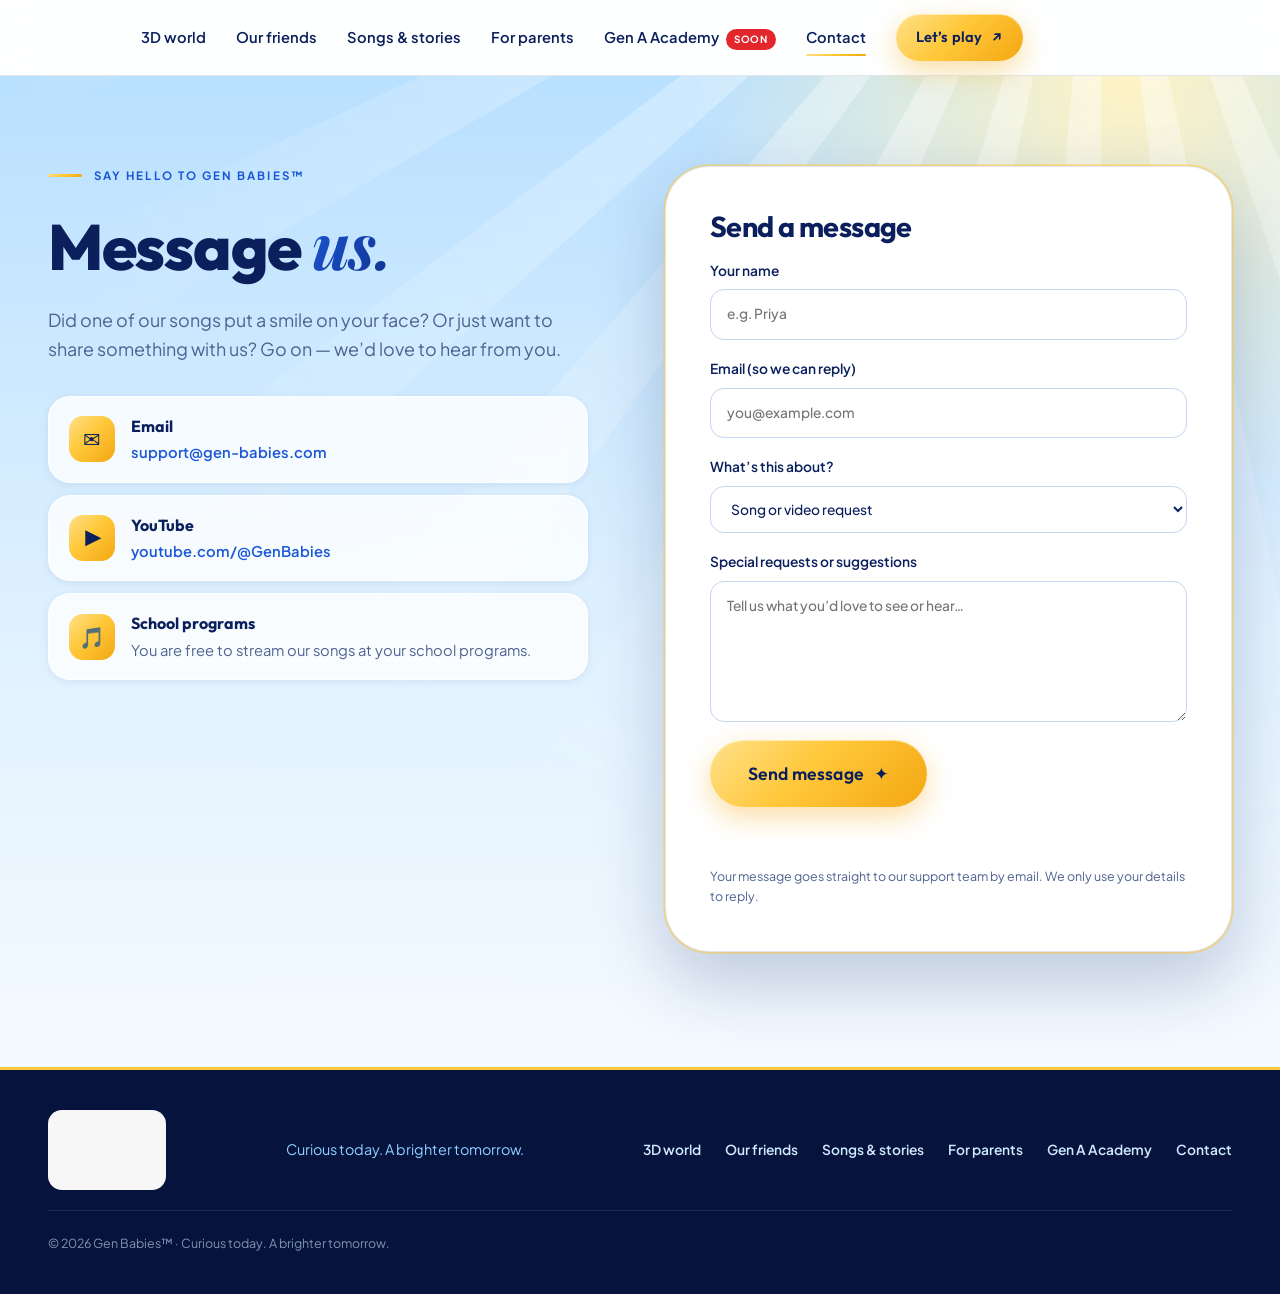
==== contact.html @ f79546fd "Add files via upload" ====
<!DOCTYPE html>
<html lang="en">
<head>
  <meta charset="UTF-8">
  <meta name="viewport" content="width=device-width, initial-scale=1">
  <title>Contact — Gen Babies™</title>
  <meta name="description" content="Message Gen Babies™: song requests, suggestions, school program questions, or just a hello.">
  <meta name="theme-color" content="#0a1f5c">
  <link rel="icon" type="image/svg+xml" href="assets/images/favicon.svg">

  <link rel="preconnect" href="https://fonts.googleapis.com">
  <link rel="preconnect" href="https://fonts.gstatic.com" crossorigin>
  <link href="https://fonts.googleapis.com/css2?family=Outfit:wght@400;500;600;700;800&family=Plus+Jakarta+Sans:wght@400;500;600;700&family=Playfair+Display:ital,wght@1,600;1,700&display=swap" rel="stylesheet">

  <link rel="stylesheet" href="assets/css/base.css">
  <link rel="stylesheet" href="assets/css/components.css">
  <link rel="stylesheet" href="assets/css/sections.css">
  <link rel="stylesheet" href="assets/css/contact.css">
</head>

<body>
  <a class="skip-link" href="#main">Skip to content</a>

  <header class="site-header" id="top">
    <div class="container header-inner">
      <nav class="main-nav" id="main-nav" aria-label="Primary">
        <a href="index.html#wonder">3D world</a>
        <a href="index.html#friends">Our friends</a>
        <a href="index.html#songs">Songs &amp; stories</a>
        <a href="index.html#parents">For parents</a>
        <a href="index.html#gen-a" class="nav-soon">Gen A Academy <span>Soon</span></a>
        <a href="contact.html" aria-current="page" class="is-current">Contact</a>
        <a class="btn btn-gold btn-sm nav-cta" href="index.html#play">Let’s play <span aria-hidden="true">↗</span></a>
      </nav>
      <div class="header-tools">
        <button class="nav-toggle" id="nav-toggle" type="button" aria-expanded="false" aria-controls="main-nav" aria-label="Open menu">
          <span></span><span></span><span></span>
        </button>
      </div>
    </div>
  </header>

  <main id="main">
    <section class="contact-hero">
      <div class="container contact-grid">

        <div class="contact-copy">
          <div class="eyebrow">Say hello to Gen Babies™</div>
          <h1>Message <em>us.</em></h1>
          <p class="lead">Did one of our songs put a smile on your face? Or just want to share something with us? Go on — we’d love to hear from you.</p>

          <ul class="contact-cards">
            <li>
              <span class="cc-icon" aria-hidden="true">✉️</span>
              <div><b>Email</b><a href="mailto:support@gen-babies.com">support@gen-babies.com</a></div>
            </li>
            <li>
              <span class="cc-icon" aria-hidden="true">▶️</span>
              <div><b>YouTube</b><a href="https://www.youtube.com/@GenBabies" target="_blank" rel="noopener">youtube.com/@GenBabies</a></div>
            </li>
            <li>
              <span class="cc-icon" aria-hidden="true">🎵</span>
              <div><b>School programs</b><span>You are free to stream our songs at your school programs.</span></div>
            </li>
          </ul>
        </div>

        <div class="form-card">
          <form id="contact-form" novalidate>
            <h2>Send a message</h2>

            <label class="field-row">
              <span>Your name</span>
              <input type="text" name="name" autocomplete="name" maxlength="80" required placeholder="e.g. Priya">
            </label>

            <label class="field-row">
              <span>Email (so we can reply)</span>
              <input type="email" name="email" autocomplete="email" maxlength="120" required placeholder="you@example.com">
            </label>

            <label class="field-row">
              <span>What’s this about?</span>
              <select name="topic">
                <option>Song or video request</option>
                <option>Suggestion</option>
                <option>School program question</option>
                <option>Feedback</option>
                <option>Just saying hello</option>
                <option>Something else</option>
              </select>
            </label>

            <label class="field-row">
              <span>Special requests or suggestions</span>
              <textarea name="message" rows="5" maxlength="2000" required placeholder="Tell us what you’d love to see or hear…"></textarea>
            </label>

            <!-- Spam trap: real people never see or fill this -->
            <input type="text" name="_honey" tabindex="-1" autocomplete="off" class="hp" aria-hidden="true">

            <button class="btn btn-gold btn-lg" type="submit" id="send-btn">Send message <span aria-hidden="true">✦</span></button>
            <p class="form-status" id="form-status" role="status" aria-live="polite"></p>
            <small class="form-note">Your message goes straight to our support team by email. We only use your details to reply.</small>
          </form>
        </div>

      </div>
    </section>
  </main>

  <footer class="site-footer">
    <div class="container footer-inner">
      <a class="brand" href="index.html#top" aria-label="Gen Babies home">
        <img class="site-logo" src="logo.jpeg" alt="Gen Babies" height="72">
      </a>
      <p class="footer-tag">Curious today. A brighter tomorrow.</p>
      <nav class="footer-links" aria-label="Footer">
        <a href="index.html#wonder">3D world</a>
        <a href="index.html#friends">Our friends</a>
        <a href="index.html#songs">Songs &amp; stories</a>
        <a href="index.html#parents">For parents</a>
        <a href="index.html#gen-a">Gen A Academy</a>
        <a href="contact.html">Contact</a>
      </nav>
      <p class="footer-copy">© 2026 Gen Babies™ · Curious today. A brighter tomorrow.</p>
    </div>
  </footer>

  <script src="assets/js/contact.js" defer></script>
</body>
</html>
---- assets/css/base.css ----
/* ==========================================================================
   BASE — design tokens, reset, typography, layout primitives
   Palette is drawn from the Gen A banner: sky blue, royal navy, gold, red.
   ========================================================================== */

:root {
  /* Navy / blue */
  --navy-950: #06143d;
  --navy-900: #0a1f5c;
  --navy-800: #10308a;
  --blue-600: #1c57d6;
  --blue-500: #2f74f0;

  /* Sky */
  --sky-300: #8fd0ff;
  --sky-200: #cfe9ff;
  --sky-100: #e9f5ff;
  --sky-50:  #f5faff;

  /* Gold */
  --gold-300: #ffe08a;
  --gold-400: #ffc83a;
  --gold-500: #f4a712;
  --gold-700: #a8680a;

  /* Accent red (ribbon) */
  --red-500: #e3262b;
  --red-600: #c41a1f;

  /* Semantic (overridden in bedtime mode) */
  --bg: var(--sky-50);
  --surface: #ffffff;
  --surface-soft: var(--sky-100);
  --text: var(--navy-900);
  --muted: #4d628f;
  --line: rgba(16, 48, 138, .12);

  /* Gradients */
  --gold-grad: linear-gradient(135deg, #ffe08a 0%, #ffc83a 45%, #f4a712 100%);
  --blue-grad: linear-gradient(135deg, #2f74f0 0%, #10308a 100%);
  --navy-grad: linear-gradient(160deg, #10308a 0%, #0a1f5c 55%, #06143d 100%);

  /* Type */
  --font-display: 'Outfit', 'Trebuchet MS', system-ui, sans-serif;
  --font-body: 'Plus Jakarta Sans', system-ui, -apple-system, 'Segoe UI', sans-serif;
  --font-serif: 'Playfair Display', Georgia, serif;

  /* Shape */
  --radius-sm: 14px;
  --radius-md: 22px;
  --radius-lg: 32px;
  --radius-xl: 44px;

  /* Depth */
  --shadow-sm: 0 2px 8px rgba(10, 31, 92, .08);
  --shadow-md: 0 12px 32px rgba(10, 31, 92, .12);
  --shadow-lg: 0 30px 70px rgba(10, 31, 92, .22);
  --shadow-gold: 0 10px 28px rgba(244, 167, 18, .38);

  /* Layout */
  --container: 1240px;
  --gutter: clamp(20px, 5vw, 48px);
  --header-h: 80px;
}

/* Bedtime mode swaps the semantic tokens only */
body.night {
  --bg: #070f2b;
  --surface: #0f1c4d;
  --surface-soft: #0c1740;
  --text: #eaf1ff;
  --muted: #a9b9e3;
  --line: rgba(255, 255, 255, .12);
}

/* ---------- Reset ---------- */
*, *::before, *::after { box-sizing: border-box; }

html {
  scroll-behavior: smooth;
  scroll-padding-top: calc(var(--header-h) + 12px);
  -webkit-text-size-adjust: 100%;
}

body {
  margin: 0;
  background: var(--bg);
  color: var(--text);
  font-family: var(--font-body);
  font-size: 16px;
  line-height: 1.65;
  -webkit-font-smoothing: antialiased;
  text-rendering: optimizeLegibility;
  transition: background-color .6s ease, color .6s ease;
}

img, svg, canvas { display: block; max-width: 100%; }
img { height: auto; }
button { font: inherit; color: inherit; cursor: pointer; touch-action: manipulation; }
a { color: inherit; text-decoration: none; touch-action: manipulation; }
ul, ol { margin: 0; padding: 0; list-style: none; }
h1, h2, h3, p, figure, blockquote { margin: 0; }

:focus-visible {
  outline: 3px solid var(--gold-500);
  outline-offset: 3px;
  border-radius: 6px;
}

.skip-link {
  position: absolute;
  left: 16px;
  top: -60px;
  z-index: 200;
  padding: 10px 18px;
  background: var(--gold-400);
  color: var(--navy-900);
  font-weight: 700;
  border-radius: 10px;
  transition: top .2s;
}
.skip-link:focus { top: 12px; }

/* ---------- Typography ---------- */
h1, h2, h3 {
  font-family: var(--font-display);
  font-weight: 700;
  line-height: 1.08;
  letter-spacing: -.02em;
  color: var(--text);
}

h1 { font-size: clamp(2.7rem, 5.4vw, 4.6rem); font-weight: 800; }
h2 { font-size: clamp(2rem, 3.8vw, 3.2rem); }
h3 { font-size: 1.35rem; letter-spacing: -.01em; }

/* Accent words: elegant gold-ish serif italic */
h1 em, h2 em {
  font-family: var(--font-serif);
  font-style: italic;
  font-weight: 700;
  letter-spacing: -.01em;
  background: linear-gradient(120deg, var(--blue-600), var(--navy-800));
  -webkit-background-clip: text;
  background-clip: text;
  -webkit-text-fill-color: transparent;
  color: var(--blue-600);
  padding-right: .08em;
}

p { color: var(--muted); }

.lead { font-size: clamp(1.05rem, 1.4vw, 1.2rem); max-width: 34em; }

.eyebrow {
  display: inline-flex;
  align-items: center;
  gap: 12px;
  font-size: .72rem;
  font-weight: 700;
  letter-spacing: .18em;
  text-transform: uppercase;
  color: var(--blue-600);
}
.eyebrow::before {
  content: '';
  width: 34px;
  height: 3px;
  border-radius: 3px;
  background: var(--gold-grad);
}
.eyebrow-center { justify-content: center; }

/* ---------- Layout primitives ---------- */
.container {
  width: 100%;
  max-width: calc(var(--container) + var(--gutter) * 2);
  margin-inline: auto;
  padding-inline: var(--gutter);
}

.section { padding-block: clamp(64px, 9vw, 120px); }
.section-tight { padding-block: clamp(28px, 4vw, 56px); }

.section-head {
  display: flex;
  align-items: flex-end;
  justify-content: space-between;
  gap: 28px 48px;
  margin-bottom: clamp(32px, 5vw, 56px);
}
.section-head > div { display: grid; gap: 18px; }
.section-head > p { max-width: 380px; font-size: .98rem; }

/* ---------- Scroll reveal (only when JS is available) ---------- */
/* Uses the individual `translate` property so it never fights the
   `transform` used by the hover-tilt effect on cards. */
.js .reveal {
  opacity: 0;
  translate: 0 26px;
  transition: opacity .8s cubic-bezier(.2, .7, .2, 1), translate .8s cubic-bezier(.2, .7, .2, 1);
}
.js .reveal.in { opacity: 1; translate: 0 0; }

/* ---------- Motion preferences ---------- */
body.paused *, body.paused *::before, body.paused *::after {
  animation-play-state: paused !important;
}

@media (prefers-reduced-motion: reduce) {
  html { scroll-behavior: auto; }
  *, *::before, *::after {
    animation-duration: .001ms !important;
    animation-iteration-count: 1 !important;
    transition-duration: .001ms !important;
  }
  .js .reveal { opacity: 1; translate: none; }
}
---- assets/css/components.css ----
/* ==========================================================================
   COMPONENTS — buttons, tags, chips, tool buttons, modal, trail stars
   ========================================================================== */

/* ---------- Buttons ---------- */
.btn {
  display: inline-flex;
  align-items: center;
  justify-content: center;
  gap: 10px;
  padding: 15px 28px;
  border: 0;
  border-radius: 999px;
  font-family: var(--font-display);
  font-size: 1rem;
  font-weight: 600;
  letter-spacing: .01em;
  white-space: nowrap;
  transition: transform .25s cubic-bezier(.2, .7, .2, 1), box-shadow .25s, background .25s, color .25s, border-color .25s;
}
.btn:hover { transform: translateY(-3px); }
.btn:active { transform: translateY(0); }

.btn-sm { padding: 11px 20px; font-size: .92rem; }
.btn-lg { padding: 19px 38px; font-size: 1.1rem; }

.btn-gold {
  background: var(--gold-grad);
  color: var(--navy-900);
  box-shadow: var(--shadow-gold), inset 0 1px 0 rgba(255, 255, 255, .55);
}
.btn-gold:hover { box-shadow: 0 16px 36px rgba(244, 167, 18, .5), inset 0 1px 0 rgba(255, 255, 255, .55); }

.btn-navy {
  background: var(--navy-grad);
  color: #fff;
  box-shadow: 0 10px 28px rgba(10, 31, 92, .35);
}

.btn-outline {
  background: var(--surface);
  color: var(--text);
  border: 1.5px solid var(--line);
  box-shadow: var(--shadow-sm);
}
.btn-outline:hover { border-color: var(--blue-600); color: var(--blue-600); }

.btn-ghost {
  background: rgba(255, 255, 255, .65);
  color: var(--navy-900);
  border: 1.5px solid rgba(255, 255, 255, .9);
  backdrop-filter: blur(10px);
  box-shadow: var(--shadow-sm);
}
.btn-ghost:hover { background: #fff; }

/* ---------- Tags ---------- */
.tag {
  display: inline-block;
  padding: 7px 14px;
  border-radius: 999px;
  background: rgba(28, 87, 214, .1);
  color: var(--blue-600);
  font-size: .68rem;
  font-weight: 700;
  letter-spacing: .14em;
  text-transform: uppercase;
}
.tag-gold { background: rgba(255, 200, 58, .16); color: var(--gold-300); }
.tag-navy { background: rgba(10, 31, 92, .12); color: var(--navy-900); }

.kicker {
  display: block;
  font-size: .7rem;
  font-weight: 700;
  letter-spacing: .12em;
  text-transform: uppercase;
  color: var(--blue-600);
}

/* ---------- Header tool buttons ---------- */
.tool {
  display: inline-flex;
  align-items: center;
  gap: 8px;
  padding: 9px 14px;
  border: 1.5px solid var(--line);
  border-radius: 999px;
  background: var(--surface);
  color: var(--text);
  font-size: .8rem;
  font-weight: 600;
  white-space: nowrap;
  transition: border-color .2s, background .2s, transform .2s;
}
.tool:hover { border-color: var(--blue-600); transform: translateY(-1px); }
.tool[aria-pressed="true"] { background: var(--gold-300); border-color: var(--gold-400); color: var(--navy-900); }

/* ---------- Modal ---------- */
.modal {
  width: min(92vw, 560px);
  max-height: 88vh;
  padding: 0;
  border: 0;
  border-radius: var(--radius-lg);
  background: var(--surface);
  color: var(--text);
  box-shadow: var(--shadow-lg);
  overflow: auto;
}
.modal::backdrop { background: rgba(6, 20, 61, .6); backdrop-filter: blur(6px); }
.modal[open] { animation: modal-in .35s cubic-bezier(.2, .7, .2, 1); }

#modalbody { padding: 40px 38px 36px; }
#modalbody h2 { font-size: 2rem; margin: 10px 0 16px; }
#modalbody p { margin-bottom: 12px; }
#modalbody b { color: var(--text); }
#modalbody .btn { margin: 6px 0 14px; }

.modal-close {
  position: absolute;
  top: 16px;
  right: 16px;
  width: 40px;
  height: 40px;
  border: 0;
  border-radius: 50%;
  background: var(--surface-soft);
  color: var(--text);
  font-size: 1.5rem;
  line-height: 1;
  transition: background .2s, transform .2s;
}
.modal-close:hover { background: var(--gold-300); transform: rotate(90deg); }

@keyframes modal-in { from { opacity: 0; transform: translateY(16px) scale(.97); } }

/* ---------- Hover tilt (driven by ui.js via custom properties) ---------- */
.tilt {
  transform: perspective(900px) rotateX(var(--rx, 0deg)) rotateY(var(--ry, 0deg)) translateY(var(--lift, 0px));
  transition: transform .25s ease-out, box-shadow .3s, opacity .8s, translate .8s;
  will-change: transform;
}

/* ---------- Click sparkle trail ---------- */
.trail-star {
  position: fixed;
  z-index: 300;
  pointer-events: none;
  color: var(--gold-400);
  font-size: 22px;
  animation: trail 0.9s ease-out forwards;
}
@keyframes trail { to { transform: translateY(-60px) rotate(120deg); opacity: 0; } }

/* ---------- Logo (logo.jpeg lives at the site root) ----------
   The artwork is a square with generous empty margins, so it is cropped
   to its visible content with object-fit instead of being shrunk. */
.site-logo,
.hero-logo {
  display: block;
  object-fit: cover;
  object-position: 50% 51%;
}
.site-logo {
  width: 132px;
  height: 87px;
  mix-blend-mode: multiply;   /* hides the logo's off-white backdrop */
}
.hero-logo {
  width: 300px;
  height: 196px;
  max-width: 100%;
  border-radius: 28px;
  background: #f7f7f7;
  box-shadow: 0 0 0 3px #fff, 0 0 0 4.5px rgba(255, 200, 58, .8), var(--shadow-md);
}
.site-footer .brand { padding: 4px; border-radius: 14px; background: #f7f7f7; }
.site-footer .site-logo { width: 110px; height: 72px; }
@media (max-width: 680px) {
  .site-logo { width: 104px; height: 68px; }
  .hero-logo { width: 230px; height: 150px; }
}
---- assets/css/sections.css ----
/* ==========================================================================
   SECTIONS — header, hero, marquee, 3D world, friends, lab, songs,
   bedtime, parents, FAQ, CTA, footer, responsive rules
   ========================================================================== */

/* ─────────────────────────── HEADER ─────────────────────────── */
:root { --header-h: 76px; }

.site-header {
  position: sticky;
  top: 0;
  z-index: 100;
  height: var(--header-h);
  background: color-mix(in srgb, var(--surface) 86%, transparent);
  backdrop-filter: blur(18px) saturate(1.4);
  -webkit-backdrop-filter: blur(18px) saturate(1.4);
  border-bottom: 1px solid var(--line);
  transition: box-shadow .3s, background .6s;
}
.site-header.is-scrolled { box-shadow: 0 8px 30px rgba(10, 31, 92, .1); }

.header-inner {
  height: 100%;
  display: flex;
  align-items: center;
  justify-content: space-between;
  gap: 24px;
}

.brand { display: inline-flex; align-items: center; gap: 12px; }
.brand-mark { width: 40px; height: 40px; flex: none; filter: drop-shadow(0 4px 8px rgba(28, 87, 214, .3)); }
.brand-word {
  font-family: var(--font-display);
  font-size: 1.65rem;
  font-weight: 600;
  letter-spacing: -.02em;
  color: var(--text);
  white-space: nowrap;
}
.brand-word b { font-weight: 800; color: var(--blue-600); }
.brand-word sup { font-size: .4em; font-weight: 600; color: var(--gold-500); vertical-align: super; margin-left: 2px; }

.main-nav { display: flex; align-items: center; gap: 30px; margin-inline: auto; }
.header-tools { margin-left: auto; }
.main-nav a { white-space: nowrap; }
.main-nav a:not(.btn) {
  position: relative;
  font-size: .92rem;
  font-weight: 600;
  color: var(--text);
  padding: 6px 0;
}
.main-nav a:not(.btn)::after {
  content: '';
  position: absolute;
  left: 0; right: 0; bottom: 0;
  height: 2px;
  border-radius: 2px;
  background: var(--gold-grad);
  transform: scaleX(0);
  transform-origin: left;
  transition: transform .3s;
}
.main-nav a:not(.btn):hover::after { transform: scaleX(1); }

.nav-soon span {
  display: inline-block;
  margin-left: 4px;
  padding: 2px 8px;
  border-radius: 999px;
  background: var(--red-500);
  color: #fff;
  font-size: .62rem;
  font-weight: 700;
  letter-spacing: .08em;
  text-transform: uppercase;
  vertical-align: middle;
}

.header-tools { display: flex; align-items: center; gap: 8px; }

.nav-toggle {
  display: none;
  width: 44px; height: 44px;
  border: 1.5px solid var(--line);
  border-radius: 50%;
  background: var(--surface);
  position: relative;
}
.nav-toggle span {
  position: absolute;
  left: 12px; right: 12px;
  height: 2px;
  border-radius: 2px;
  background: var(--text);
  transition: transform .3s, opacity .3s;
}
.nav-toggle span:nth-child(1) { top: 15px; }
.nav-toggle span:nth-child(2) { top: 21px; }
.nav-toggle span:nth-child(3) { top: 27px; }
.nav-toggle[aria-expanded="true"] span:nth-child(1) { transform: translateY(6px) rotate(45deg); }
.nav-toggle[aria-expanded="true"] span:nth-child(2) { opacity: 0; }
.nav-toggle[aria-expanded="true"] span:nth-child(3) { transform: translateY(-6px) rotate(-45deg); }

/* ─────────────────────────── HERO ─────────────────────────── */
.hero {
  position: relative;
  overflow: hidden;
  isolation: isolate;
  padding: clamp(40px, 6vw, 80px) 0 clamp(64px, 8vw, 110px);
  background:
    radial-gradient(55% 70% at 88% 0%, #fff3c4 0%, transparent 62%),
    linear-gradient(180deg, #b9e0ff 0%, #dff1ff 55%, var(--bg) 100%);
}
/* Sunburst rays echoing the Gen A banner */
.hero::before {
  content: '';
  position: absolute;
  inset: -20% -10% auto -10%;
  height: 120%;
  z-index: -1;
  background: repeating-conic-gradient(from 0deg at 80% -10%, rgba(255, 255, 255, .6) 0 5deg, transparent 5deg 12deg);
  -webkit-mask-image: radial-gradient(ellipse at 80% 0%, #000 0%, transparent 65%);
  mask-image: radial-gradient(ellipse at 80% 0%, #000 0%, transparent 65%);
  opacity: .8;
}

.hero h1 { font-size: clamp(2.5rem, 3.9vw, 3.7rem); }


.hero-grid {
  display: grid;
  grid-template-columns: minmax(0, 1fr) minmax(0, 1.25fr);
  align-items: center;
  gap: clamp(32px, 5vw, 72px);
}

.hero-copy { display: grid; gap: 26px; justify-items: start; }

.actions { display: flex; flex-wrap: wrap; gap: 14px; }

.trust { display: flex; flex-wrap: wrap; gap: 10px 22px; font-size: .88rem; font-weight: 600; color: var(--navy-800); }

.hero-visual { display: grid; gap: 18px; min-width: 0; }

.hero-frame {
  position: relative;
  aspect-ratio: 8 / 3;
  border-radius: var(--radius-lg);
  overflow: hidden;
  background: var(--sky-200);
  border: 5px solid #fff;
  box-shadow: 0 0 0 1.5px rgba(255, 200, 58, .75), var(--shadow-lg);
}
.hero-slide {
  position: absolute;
  inset: 0;
  width: 100%;
  height: 100%;
  object-fit: cover;
  opacity: 0;
  transform: scale(1.04);
  transition: opacity .9s ease, transform 5s ease-out;
}
.hero-slide.is-active { opacity: 1; transform: scale(1); }

.hero-dots {
  position: absolute;
  left: 50%;
  bottom: 14px;
  transform: translateX(-50%);
  display: flex;
  gap: 8px;
  padding: 7px 12px;
  border-radius: 999px;
  background: rgba(10, 31, 92, .45);
  backdrop-filter: blur(8px);
}
.hero-dots button {
  width: 9px; height: 9px;
  padding: 0;
  border: 0;
  border-radius: 999px;
  background: rgba(255, 255, 255, .55);
  transition: width .3s, background .3s;
}
.hero-dots button.is-active { width: 26px; background: var(--gold-400); }

.feature-cards { display: grid; grid-template-columns: repeat(3, minmax(0, 1fr)); gap: 12px; }
.feature-card {
  display: flex;
  align-items: center;
  gap: 12px;
  padding: 14px 16px;
  border-radius: var(--radius-md);
  background: rgba(255, 255, 255, .72);
  border: 1px solid rgba(255, 255, 255, .95);
  backdrop-filter: blur(14px);
  box-shadow: var(--shadow-sm);
  transition: transform .3s, box-shadow .3s;
}
.feature-card:hover { transform: translateY(-4px); box-shadow: var(--shadow-md); }
.fc-icon {
  flex: none;
  width: 42px; height: 42px;
  display: grid; place-items: center;
  border-radius: 14px;
  background: var(--gold-grad);
  font-size: 1.25rem;
  box-shadow: inset 0 1px 0 rgba(255, 255, 255, .6);
}
.feature-card b { display: block; font-family: var(--font-display); font-size: 1rem; line-height: 1.2; color: var(--navy-900); }
.feature-card small { display: block; font-size: .76rem; color: #5a6f9a; line-height: 1.35; margin-top: 2px; }

/* ─────────────────────────── MARQUEE ─────────────────────────── */
.marquee {
  overflow: hidden;
  background: var(--navy-900);
  border-block: 3px solid var(--gold-400);
  color: var(--sky-200);
}
.marquee-track {
  display: flex;
  width: max-content;
  animation: marquee 32s linear infinite;
}
.marquee-track span {
  display: inline-flex;
  align-items: center;
  padding: 16px 0 16px 44px;
  font-family: var(--font-display);
  font-size: .95rem;
  font-weight: 600;
  letter-spacing: .08em;
  text-transform: uppercase;
  white-space: nowrap;
}
.marquee-track span::after { content: '✦'; margin-left: 44px; color: var(--gold-400); }
@keyframes marquee { to { transform: translateX(-33.333%); } }

/* ─────────────────────────── 3D WONDER WORLD ─────────────────────────── */
.wonder {
  position: relative;
  overflow: hidden;
  padding-block: clamp(64px, 9vw, 120px);
  background:
    radial-gradient(60% 50% at 50% 0%, rgba(47, 116, 240, .55), transparent 70%),
    var(--navy-grad);
}
.wonder::before {
  content: '';
  position: absolute;
  inset: 0;
  pointer-events: none;
  background-image:
    radial-gradient(1.5px 1.5px at 20px 30px, rgba(255, 255, 255, .8), transparent),
    radial-gradient(1px 1px at 90px 80px, rgba(255, 255, 255, .6), transparent),
    radial-gradient(2px 2px at 160px 20px, rgba(255, 224, 138, .8), transparent);
  background-size: 200px 120px;
  opacity: .55;
}
.wonder .container { position: relative; }

/* Dark-surface variant of section heads */
.on-dark h2 { color: #fff; }
.on-dark h2 em {
  background: var(--gold-grad);
  -webkit-background-clip: text;
  background-clip: text;
  -webkit-text-fill-color: transparent;
}
.on-dark p { color: var(--sky-200); }
.on-dark .eyebrow { color: var(--gold-400); }

.steps { display: flex; flex-wrap: wrap; justify-content: center; gap: 12px; margin-bottom: 28px; }
.steps li {
  display: inline-flex;
  align-items: center;
  gap: 10px;
  padding: 8px 18px 8px 8px;
  border-radius: 999px;
  background: rgba(255, 255, 255, .1);
  border: 1px solid rgba(255, 255, 255, .18);
  color: #fff;
  font-size: .86rem;
  font-weight: 600;
}
.steps b {
  display: grid; place-items: center;
  width: 28px; height: 28px;
  border-radius: 50%;
  background: var(--gold-grad);
  color: var(--navy-900);
  font-family: var(--font-display);
  font-size: .85rem;
}

.stage {
  position: relative;
  height: clamp(420px, 46vw, 560px);
  border-radius: var(--radius-xl);
  overflow: hidden;
  border: 5px solid rgba(255, 255, 255, .92);
  box-shadow: 0 0 0 1.5px rgba(255, 200, 58, .8), 0 40px 90px rgba(0, 0, 0, .4);
  background:
    radial-gradient(circle at 90% 14%, #fff3b0, transparent 30%),
    radial-gradient(circle at 12% 18%, #ffe0f3, transparent 34%),
    linear-gradient(#7cd0fb, #d1f4ff 68%, #a8ebbf);
}
.stage canvas { width: 100%; height: 100%; touch-action: pan-y; }

.stage-top {
  position: absolute;
  top: 18px; left: 18px; right: 18px;
  display: flex;
  justify-content: space-between;
  gap: 10px;
  pointer-events: none;
}
.stage-top span {
  padding: 9px 16px;
  border-radius: 999px;
  background: rgba(255, 255, 255, .88);
  color: var(--navy-800);
  font-size: .74rem;
  font-weight: 700;
  letter-spacing: .04em;
  box-shadow: 0 6px 20px rgba(10, 31, 92, .12);
}

.stage-bottom {
  position: absolute;
  left: 16px; right: 16px; bottom: 16px;
  display: flex;
  flex-wrap: wrap;
  justify-content: center;
  gap: 10px;
}
.stage-bottom button {
  padding: 10px 18px;
  border: 2px solid #fff;
  border-radius: 999px;
  background: rgba(255, 255, 255, .88);
  color: var(--navy-800);
  font-size: .8rem;
  font-weight: 700;
  box-shadow: 0 6px 16px rgba(10, 31, 92, .14);
  transition: transform .2s, background .2s;
}
.stage-bottom button:hover { transform: translateY(-2px); }
.stage-bottom button.active { background: var(--gold-400); }

.stage-note { text-align: center; margin-top: 20px; font-size: .82rem; color: var(--sky-300); }

/* Learning panel */
.learning-panel {
  margin-top: 28px;
  padding: clamp(24px, 4vw, 40px);
  border-radius: var(--radius-lg);
  background: var(--surface);
  box-shadow: var(--shadow-lg);
}
.learning-tabs { display: flex; flex-wrap: wrap; justify-content: center; gap: 10px; }
.learning-tabs button {
  padding: 11px 22px;
  border: 1.5px solid var(--line);
  border-radius: 999px;
  background: var(--surface-soft);
  color: var(--text);
  font-weight: 700;
  font-size: .92rem;
  transition: background .2s, border-color .2s, transform .2s;
}
.learning-tabs button:hover { transform: translateY(-2px); }
.learning-tabs button.active { background: var(--gold-grad); border-color: var(--gold-400); color: var(--navy-900); }

.learning-prompt { text-align: center; margin: 30px 0 24px; display: grid; gap: 8px; justify-items: center; }
.learning-prompt h3 { font-size: clamp(1.6rem, 3vw, 2rem); }
.learning-prompt p { font-size: .95rem; }

.sample {
  display: inline-block;
  font-size: .68rem;
  font-weight: 700;
  letter-spacing: .14em;
  text-transform: uppercase;
  color: var(--blue-600);
}

.learning-options { display: flex; flex-wrap: wrap; justify-content: center; gap: 14px; }
.learning-option {
  min-width: 98px;
  min-height: 104px;
  padding: 16px 20px;
  border: 2px solid #fff;
  border-radius: 24px;
  background: linear-gradient(180deg, #fff, #fff1c8);
  color: var(--navy-800);
  font-family: var(--font-display);
  font-size: 2.6rem;
  font-weight: 700;
  box-shadow: 0 6px 0 var(--gold-500), 0 16px 26px rgba(10, 31, 92, .12);
  transition: transform .2s, box-shadow .2s, background .2s;
}
.learning-option:hover:not(:disabled) { transform: translateY(-4px); box-shadow: 0 10px 0 var(--gold-500), 0 22px 30px rgba(10, 31, 92, .16); }
.learning-option:active:not(:disabled) { transform: translateY(4px); box-shadow: 0 2px 0 var(--gold-500); }
.learning-option.selected { background: linear-gradient(180deg, #e6fbe6, #bdf0c4); box-shadow: 0 6px 0 #6cc47c, 0 16px 26px rgba(40, 140, 80, .18); }
.learning-option:disabled:not(.selected) { opacity: .55; cursor: default; }

.learn-explain {
  max-width: 700px;
  margin: 26px auto 0;
  padding: 16px 22px;
  border-radius: var(--radius-md);
  background: var(--surface-soft);
  border: 1px solid var(--line);
  text-align: center;
  font-size: .95rem;
  color: var(--muted);
}
.inline-feedback { min-height: 32px; margin: 20px 0 14px; text-align: center; font-weight: 700; color: #1f8a53; }
body.night .inline-feedback { color: #7be0a6; }

.activity-next {
  display: block;
  margin: 0 auto;
  padding: 12px 26px;
  border: 0;
  border-radius: 999px;
  background: var(--navy-grad);
  color: #fff;
  font-family: var(--font-display);
  font-weight: 600;
  transition: transform .2s;
}
.activity-next:hover { transform: translateY(-2px); }

.tips { display: grid; grid-template-columns: repeat(3, 1fr); gap: 16px; margin-top: 28px; }
.tips article {
  padding: 26px;
  border-radius: var(--radius-md);
  background: rgba(255, 255, 255, .08);
  border: 1px solid rgba(255, 255, 255, .16);
  backdrop-filter: blur(10px);
}
.tips h3 { color: #fff; font-size: 1.15rem; margin-bottom: 8px; }
.tips p { color: var(--sky-200); font-size: .9rem; }

/* ─────────────────────────── FRIENDS ─────────────────────────── */
.friends {
  padding-block: clamp(64px, 9vw, 120px);
  background: linear-gradient(180deg, var(--bg), var(--surface-soft) 40%, var(--bg));
}

.characters { display: grid; grid-template-columns: repeat(5, minmax(0, 1fr)); gap: 18px; }

.character {
  --accent: var(--blue-600);
  display: flex;
  flex-direction: column;
  padding: 12px 12px 22px;
  border-radius: 28px;
  background: var(--surface);
  border: 1px solid var(--line);
  box-shadow: var(--shadow-md);
  transition: box-shadow .3s;
}
.character:hover { box-shadow: var(--shadow-lg); }

.character-art {
  aspect-ratio: 1;
  border-radius: 20px;
  overflow: hidden;
  background: var(--sky-200);
  box-shadow: inset 0 0 0 1px var(--line);
}
.character-art img { width: 100%; height: 100%; object-fit: cover; transition: transform .8s cubic-bezier(.2, .7, .2, 1); }
.character:hover .character-art img { transform: scale(1.06); }

.character h3 { margin: 18px 6px 8px; font-size: 1.7rem; }
.role {
  align-self: flex-start;
  margin: 0 6px 12px;
  padding: 5px 12px;
  border-radius: 999px;
  background: color-mix(in srgb, var(--accent) 13%, var(--surface));
  color: var(--accent);
  font-size: .72rem;
  font-weight: 700;
  letter-spacing: .06em;
  text-transform: uppercase;
}
.character p { flex: 1; margin: 0 6px 18px; font-size: .86rem; line-height: 1.65; }
.character button {
  margin: 0 6px;
  padding: 11px 14px;
  border: 1.5px solid var(--accent);
  border-radius: 999px;
  background: transparent;
  color: var(--accent);
  font-family: var(--font-display);
  font-size: .86rem;
  font-weight: 600;
  transition: background .25s, color .25s;
}
.character button:hover { background: var(--accent); color: #fff; }

.scroll-note { display: none; margin-top: 14px; font-size: .8rem; color: var(--muted); }

/* ─────────────────────────── DISCOVERY LAB ─────────────────────────── */
.lab-section { padding-top: 0; }
.lab {
  position: relative;
  overflow: hidden;
  display: grid;
  grid-template-columns: 1fr 1.05fr;
  align-items: center;
  gap: clamp(28px, 5vw, 64px);
  padding: clamp(28px, 5vw, 64px);
  border-radius: var(--radius-xl);
  background:
    radial-gradient(60% 80% at 100% 0%, rgba(255, 200, 58, .35), transparent 60%),
    var(--blue-grad);
  box-shadow: var(--shadow-lg);
}
.lab-copy { display: grid; gap: 20px; justify-items: start; }
.lab h2 { color: #fff; }
.lab h2 em { background: var(--gold-grad); -webkit-background-clip: text; background-clip: text; -webkit-text-fill-color: transparent; }
.lab p { color: var(--sky-200); }
.lab small { color: var(--sky-300); }
.lab .tag { background: rgba(255, 255, 255, .14); color: var(--gold-300); }

.tabs { display: flex; flex-wrap: wrap; gap: 8px; }
.tab {
  padding: 10px 20px;
  border: 1.5px solid rgba(255, 255, 255, .3);
  border-radius: 999px;
  background: transparent;
  color: #fff;
  font-weight: 600;
  transition: background .2s, color .2s, border-color .2s;
}
.tab:hover { border-color: #fff; }
.tab.active { background: var(--gold-grad); border-color: transparent; color: var(--navy-900); }

.playbox {
  display: grid;
  gap: 14px;
  justify-items: center;
  align-content: center;
  min-height: 360px;
  padding: 34px 28px;
  border-radius: var(--radius-lg);
  background: var(--surface);
  box-shadow: 0 30px 60px rgba(0, 0, 0, .28);
  text-align: center;
}
.playbox h3 { font-size: 1.75rem; }

.choices { display: flex; flex-wrap: wrap; justify-content: center; gap: 12px; margin-block: 8px; }
.choice {
  width: 84px; height: 84px;
  border: 2px solid #fff;
  border-radius: 22px;
  background: linear-gradient(180deg, #fff, #fff1c8);
  font-size: 2.4rem;
  line-height: 1;
  box-shadow: 0 5px 0 var(--gold-500), 0 12px 22px rgba(10, 31, 92, .12);
  transition: transform .2s, box-shadow .2s, opacity .3s;
}
.choice:hover:not(:disabled) { transform: translateY(-3px); }
.choice:active:not(:disabled) { transform: translateY(3px); box-shadow: 0 2px 0 var(--gold-500); }
.choice.done { background: linear-gradient(180deg, #e6fbe6, #bdf0c4); box-shadow: 0 5px 0 #6cc47c; opacity: .75; }
.choice:disabled { cursor: default; }
.choice.shape { font-family: var(--font-display); }

.feedback { min-height: 28px; font-weight: 700; color: #1f8a53; }
body.night .feedback { color: #7be0a6; }

.mini {
  padding: 8px 18px;
  border: 1.5px solid var(--line);
  border-radius: 999px;
  background: transparent;
  color: var(--muted);
  font-size: .82rem;
  font-weight: 600;
  transition: border-color .2s, color .2s;
}
.mini:hover { border-color: var(--blue-600); color: var(--blue-600); }

/* ─────────────────────────── SONGS ─────────────────────────── */
.songs { display: grid; grid-template-columns: repeat(3, 1fr); gap: 24px; }

.song {
  display: flex;
  flex-direction: column;
  justify-content: flex-start;
  padding: 0;
  border: 1px solid var(--line);
  border-radius: var(--radius-lg);
  background: var(--surface);
  color: var(--text);
  text-align: left;
  overflow: hidden;
  box-shadow: var(--shadow-md);
  transition: box-shadow .3s;
}
.song:hover { box-shadow: var(--shadow-lg); }

.poster { position: relative; aspect-ratio: 4 / 3; overflow: hidden; background: var(--sky-200); }
.poster img { width: 100%; height: 100%; object-fit: cover; transition: transform .8s cubic-bezier(.2, .7, .2, 1); }
.song:hover .poster img { transform: scale(1.07); }
.poster::after {
  content: '';
  position: absolute;
  inset: auto 0 0 0;
  height: 40%;
  background: linear-gradient(transparent, rgba(10, 31, 92, .35));
}
.play {
  position: absolute;
  right: 18px; bottom: 18px;
  z-index: 1;
  width: 54px; height: 54px;
  display: grid; place-items: center;
  border-radius: 50%;
  background: var(--gold-grad);
  color: var(--navy-900);
  font-size: 1.2rem;
  box-shadow: var(--shadow-gold);
  transition: transform .3s;
}
.song:hover .play { transform: scale(1.12); }

.song-text { display: grid; gap: 8px; padding: 24px 26px 30px; }
.song-text h3 { font-size: 1.4rem; }
.song-text p { font-size: .92rem; }

/* ─────────────────────────── MUSIC BANNER ─────────────────────────── */
.music {
  display: grid;
  grid-template-columns: auto 1fr auto;
  align-items: center;
  gap: clamp(20px, 4vw, 48px);
  padding: clamp(20px, 3vw, 32px) clamp(20px, 4vw, 48px);
  border-block: 3px solid var(--gold-400);
  border-radius: var(--radius-lg);
  background: linear-gradient(100deg, #fffaf0 0%, var(--surface) 45%, var(--surface-soft) 100%);
  box-shadow: var(--shadow-md);
}
.music-cover {
  width: clamp(120px, 14vw, 168px);
  height: auto;
  aspect-ratio: 1;
  border-radius: 22px;
  border: 3px solid var(--gold-400);
  box-shadow: var(--shadow-md);
}
.music-copy { display: grid; gap: 8px; }
.music-kicker { font-weight: 600; color: var(--muted); }
.music h2 { font-size: clamp(1.5rem, 3vw, 2.3rem); }
.music-links { display: grid; gap: 10px; min-width: 260px; }
.music-btn {
  display: block;
  padding: 14px 26px;
  border-radius: 999px;
  text-align: center;
  font-family: var(--font-display);
  font-weight: 700;
  box-shadow: var(--shadow-sm);
  transition: transform .25s, box-shadow .25s, filter .25s;
}
.music-btn:hover { transform: translateY(-3px); box-shadow: var(--shadow-md); filter: brightness(1.05); }
.music-btn.spotify { background: #1db954; color: #06143d; }
.music-btn.apple { background: #fa2d48; color: #fff; }
.music-btn.amazon { background: #25d1da; color: #06143d; }

@media (max-width: 860px) {
  .music { grid-template-columns: 1fr; justify-items: center; text-align: center; }
  .music-links { width: 100%; max-width: 360px; }
}

/* ─────────────────────────── BEDTIME ─────────────────────────── */
.bedtime {
  position: relative;
  overflow: hidden;
  display: grid;
  grid-template-columns: 1.3fr 1fr;
  align-items: center;
  gap: 32px;
  padding: clamp(32px, 6vw, 72px);
  border-radius: var(--radius-xl);
  background:
    radial-gradient(50% 70% at 88% 40%, rgba(255, 224, 138, .18), transparent 70%),
    linear-gradient(150deg, #10308a, #081646 60%, #050e30);
  box-shadow: var(--shadow-lg);
}
.bedtime-copy { display: grid; gap: 20px; justify-items: start; }
.bedtime h2 { color: #fff; }
.bedtime h2 em { background: var(--gold-grad); -webkit-background-clip: text; background-clip: text; -webkit-text-fill-color: transparent; }
.bedtime p { color: var(--sky-200); max-width: 30em; }
.bedtime-art svg { width: min(100%, 300px); margin-inline: auto; }
.twinkle { animation: twinkle 3.2s ease-in-out infinite; transform-origin: center; }
@keyframes twinkle { 50% { opacity: .35; } }

/* ─────────────────────────── PARENTS ─────────────────────────── */
.parent { display: grid; grid-template-columns: 1fr 1.05fr; align-items: center; gap: clamp(32px, 6vw, 80px); }

.parent-art {
  position: relative;
  border-radius: var(--radius-xl);
  overflow: hidden;
  border: 6px solid #fff;
  box-shadow: 0 0 0 1.5px rgba(255, 200, 58, .75), var(--shadow-lg);
}
.parent-art img { width: 100%; aspect-ratio: 1; object-fit: cover; }
.parent-art .note {
  position: absolute;
  left: 18px; bottom: 18px;
  padding: 14px 20px;
  border-radius: 18px;
  background: rgba(10, 31, 92, .72);
  backdrop-filter: blur(12px);
  color: #fff;
  font-family: var(--font-display);
  font-size: 1.05rem;
  font-weight: 600;
  line-height: 1.3;
  border: 1px solid rgba(255, 255, 255, .2);
}

.parent-copy { display: grid; gap: 20px; justify-items: start; }
.parent-copy blockquote {
  padding-left: 22px;
  border-left: 4px solid var(--gold-400);
  font-family: var(--font-serif);
  font-style: italic;
  font-size: clamp(1.2rem, 2vw, 1.5rem);
  line-height: 1.5;
  color: var(--text);
}

.benefits { display: flex; flex-wrap: wrap; gap: 10px; }
.benefits li {
  padding: 9px 16px;
  border-radius: 999px;
  background: var(--surface);
  border: 1px solid var(--line);
  box-shadow: var(--shadow-sm);
  font-size: .86rem;
  font-weight: 600;
  color: var(--text);
}

.resource {
  display: grid;
  grid-template-columns: 1fr auto;
  align-items: center;
  gap: 32px;
  margin-top: clamp(48px, 6vw, 80px);
  padding: clamp(28px, 4vw, 52px);
  border-radius: var(--radius-xl);
  background:
    radial-gradient(50% 80% at 100% 0%, rgba(255, 255, 255, .5), transparent 60%),
    var(--gold-grad);
  box-shadow: var(--shadow-gold);
}
.resource-copy { display: grid; gap: 14px; justify-items: start; }
.resource h3 { font-size: clamp(1.5rem, 3vw, 2.1rem); color: var(--navy-900); }
.resource p, .resource small { color: rgba(10, 31, 92, .78); }
.resource small { font-size: .78rem; }

.field { display: grid; gap: 6px; font-size: .84rem; font-weight: 600; color: var(--navy-900); }
.field input {
  width: min(100%, 300px);
  padding: 12px 16px;
  border: 2px solid rgba(255, 255, 255, .8);
  border-radius: 14px;
  background: rgba(255, 255, 255, .85);
  color: var(--navy-900);
  font: inherit;
  font-weight: 500;
}
.field input:focus { outline: 3px solid var(--navy-800); outline-offset: 2px; }

/* ─────────────────────────── FAQ ─────────────────────────── */
.faq { max-width: 860px; margin-inline: auto; display: grid; gap: 14px; }
.faq .eyebrow { justify-self: start; }
.faq h2 { margin-bottom: 14px; }

.faq details {
  border-radius: var(--radius-md);
  background: var(--surface);
  border: 1px solid var(--line);
  box-shadow: var(--shadow-sm);
  transition: box-shadow .3s, border-color .3s;
}
.faq details[open] { box-shadow: var(--shadow-md); border-color: rgba(244, 167, 18, .6); }
.faq summary {
  display: flex;
  align-items: center;
  justify-content: space-between;
  gap: 20px;
  padding: 22px 26px;
  font-family: var(--font-display);
  font-size: 1.1rem;
  font-weight: 600;
  color: var(--text);
  cursor: pointer;
  list-style: none;
}
.faq summary::-webkit-details-marker { display: none; }
.faq summary::after {
  content: '+';
  flex: none;
  width: 34px; height: 34px;
  display: grid; place-items: center;
  border-radius: 50%;
  background: var(--surface-soft);
  color: var(--blue-600);
  font-size: 1.4rem;
  line-height: 1;
  transition: transform .3s, background .3s;
}
.faq details[open] summary::after { content: '−'; background: var(--gold-400); color: var(--navy-900); }
.faq details p { padding: 0 26px 24px; max-width: 46em; }

/* ─────────────────────────── CTA ─────────────────────────── */
.cta {
  position: relative;
  padding-block: clamp(80px, 12vw, 160px);
  text-align: center;
  background:
    linear-gradient(180deg, rgba(6, 20, 61, .7), rgba(10, 31, 92, .92)),
    url('../images/village.webp') center / cover no-repeat;
}
.cta-inner { display: grid; justify-items: center; gap: 22px; }
.cta .eyebrow { color: var(--gold-400); }
.cta h2 { color: #fff; font-size: clamp(2.3rem, 5vw, 4rem); }
.cta h2 em { background: var(--gold-grad); -webkit-background-clip: text; background-clip: text; -webkit-text-fill-color: transparent; }
.cta p { color: var(--sky-200); font-size: 1.1rem; }

/* ─────────────────────────── FOOTER ─────────────────────────── */
.site-footer {
  background: var(--navy-950);
  border-top: 3px solid var(--gold-400);
  color: var(--sky-200);
}
.footer-inner {
  display: flex;
  flex-wrap: wrap;
  align-items: center;
  justify-content: space-between;
  gap: 20px 40px;
  padding-block: 40px;
}
.site-footer .brand-word { color: #fff; font-size: 1.4rem; }
.site-footer .brand-word b { color: var(--sky-300); }
.footer-tag { color: var(--sky-300); font-size: .9rem; }
.footer-links { display: flex; flex-wrap: wrap; gap: 8px 24px; font-size: .86rem; font-weight: 600; }
.footer-links a:hover { color: var(--gold-400); }
.footer-copy { flex-basis: 100%; padding-top: 22px; border-top: 1px solid rgba(255, 255, 255, .1); font-size: .78rem; color: rgba(207, 233, 255, .6); }

/* ─────────────────────────── BEDTIME-MODE OVERRIDES ─────────────────────────── */
body.night .eyebrow { color: var(--gold-400); }

body.night .hero {
  background:
    radial-gradient(55% 70% at 88% 0%, rgba(255, 224, 138, .12) 0%, transparent 62%),
    linear-gradient(180deg, #0b1a4d 0%, #09143a 60%, var(--bg) 100%);
}
body.night .hero::before { opacity: .12; }
body.night .feature-card { background: rgba(255, 255, 255, .06); border-color: rgba(255, 255, 255, .12); }
body.night .feature-card b { color: #fff; }
body.night .feature-card small, body.night .trust { color: var(--sky-300); }
body.night .btn-ghost { background: rgba(255, 255, 255, .08); color: #fff; border-color: rgba(255, 255, 255, .25); }
body.night h1 em, body.night h2 em { background: var(--gold-grad); -webkit-background-clip: text; background-clip: text; -webkit-text-fill-color: transparent; }
body.night .learning-option, body.night .choice { background: linear-gradient(180deg, #1c2f78, #14245e); color: #fff; border-color: rgba(255, 255, 255, .2); }

/* ─────────────────────────── RESPONSIVE ─────────────────────────── */
@media (max-width: 1180px) {
  .tool-label { display: none; }
  .tool { padding: 10px 12px; }
  .main-nav { gap: 22px; }
}

@media (max-width: 1100px) {
  .characters {
    grid-template-columns: repeat(5, 250px);
    overflow-x: auto;
    padding: 6px 4px 24px;
    scroll-snap-type: x proximity;
    scrollbar-width: thin;
    scrollbar-color: var(--gold-500) transparent;
  }
  .character { scroll-snap-align: start; }
  .scroll-note { display: block; }
}

@media (max-width: 980px) {
  :root { --header-h: 64px; }

  .nav-toggle { display: block; }

  .main-nav {
    position: fixed;
    top: var(--header-h);
    left: 0; right: 0;
    flex-direction: column;
    align-items: stretch;
    gap: 0;
    padding: 12px var(--gutter) 28px;
    background: var(--surface);
    border-bottom: 1px solid var(--line);
    box-shadow: 0 24px 40px rgba(10, 31, 92, .16);
    transform: translateY(-12px);
    opacity: 0;
    visibility: hidden;
    transition: transform .3s, opacity .3s, visibility .3s;
  }
  .main-nav.open { transform: none; opacity: 1; visibility: visible; }
  .main-nav a:not(.btn) { padding: 16px 4px; font-size: 1.05rem; border-bottom: 1px solid var(--line); }
  .main-nav a:not(.btn)::after { display: none; }
  .nav-cta { margin-top: 18px; }

  .hero-grid { grid-template-columns: 1fr; }
  .hero-copy { justify-items: start; }

  .lab, .parent, .bedtime { grid-template-columns: 1fr; }
  .bedtime-art { order: -1; }
  .bedtime-art svg { width: 200px; margin-inline: 0; }
  .songs { grid-template-columns: 1fr 1fr; }
  .resource { grid-template-columns: 1fr; }
  .section-head { flex-direction: column; align-items: flex-start; }
  .tips { grid-template-columns: 1fr; }
}

@media (max-width: 680px) {
  body { font-size: 15.5px; }
  .brand-word { font-size: 1.4rem; }
  .brand-mark { width: 34px; height: 34px; }

  .feature-cards { grid-template-columns: 1fr; }
  .hero-frame { aspect-ratio: 16 / 9; border-width: 4px; }
  .songs { grid-template-columns: 1fr; }
  .characters { grid-template-columns: repeat(5, 240px); }

  .stage { height: 460px; border-radius: 30px; }
  .stage-top { flex-direction: column; align-items: flex-start; }
  .stage-top span:last-child { font-size: .7rem; }
  .stage-bottom button { padding: 8px 12px; font-size: .74rem; }

  .actions .btn { flex: 1 1 100%; }
  .learning-option { min-width: 80px; min-height: 88px; font-size: 2.1rem; }
  .choice { width: 72px; height: 72px; font-size: 2rem; }
  #modalbody { padding: 34px 24px 28px; }
  .faq summary { padding: 18px 20px; font-size: 1rem; }
  .faq details p { padding: 0 20px 20px; }
  .footer-inner { flex-direction: column; align-items: flex-start; }
}
---- assets/css/contact.css ----
/* ==========================================================================
   CONTACT PAGE
   ========================================================================== */

.contact-hero {
  position: relative;
  overflow: hidden;
  isolation: isolate;
  padding-block: clamp(48px, 7vw, 96px) clamp(64px, 9vw, 120px);
  background:
    radial-gradient(55% 70% at 88% 0%, #fff3c4 0%, transparent 62%),
    linear-gradient(180deg, #b9e0ff 0%, #dff1ff 55%, var(--bg) 100%);
}
.contact-hero::before {
  content: '';
  position: absolute;
  inset: -20% -10% auto -10%;
  height: 120%;
  z-index: -1;
  background: repeating-conic-gradient(from 0deg at 80% -10%, rgba(255, 255, 255, .6) 0 5deg, transparent 5deg 12deg);
  -webkit-mask-image: radial-gradient(ellipse at 80% 0%, #000 0%, transparent 65%);
  mask-image: radial-gradient(ellipse at 80% 0%, #000 0%, transparent 65%);
  opacity: .8;
}

.contact-grid {
  display: grid;
  grid-template-columns: minmax(0, 1fr) minmax(0, 1.05fr);
  align-items: start;
  gap: clamp(32px, 6vw, 80px);
}

.contact-copy { display: grid; gap: 24px; justify-items: start; }
.contact-copy h1 { font-size: clamp(2.6rem, 5vw, 4.2rem); }

.contact-cards { display: grid; gap: 12px; width: 100%; margin-top: 8px; }
.contact-cards li {
  display: flex;
  align-items: center;
  gap: 16px;
  padding: 16px 20px;
  border-radius: var(--radius-md);
  background: rgba(255, 255, 255, .78);
  border: 1px solid rgba(255, 255, 255, .95);
  backdrop-filter: blur(12px);
  box-shadow: var(--shadow-sm);
}
.cc-icon {
  flex: none;
  width: 46px; height: 46px;
  display: grid; place-items: center;
  border-radius: 14px;
  background: var(--gold-grad);
  font-size: 1.3rem;
}
.contact-cards b { display: block; font-family: var(--font-display); color: var(--navy-900); }
.contact-cards a, .contact-cards span:not(.cc-icon) { font-size: .92rem; color: #4d628f; overflow-wrap: anywhere; }
.contact-cards a { font-weight: 600; color: var(--blue-600); }
.contact-cards a:hover { text-decoration: underline; }

/* Form card */
.form-card {
  padding: clamp(24px, 4vw, 44px);
  border-radius: var(--radius-xl);
  background: var(--surface);
  border: 1px solid var(--line);
  box-shadow: 0 0 0 1.5px rgba(255, 200, 58, .6), var(--shadow-lg);
}
.form-card form { display: grid; gap: 18px; }
.form-card h2 { font-size: 1.8rem; }

.field-row { display: grid; gap: 7px; font-size: .86rem; font-weight: 600; color: var(--text); }
.field-row input,
.field-row select,
.field-row textarea {
  width: 100%;
  padding: 13px 16px;
  border: 1.5px solid #c5d6ef;
  border-radius: 14px;
  background: #fff;
  color: var(--navy-900);
  font: inherit;
  font-weight: 500;
  transition: border-color .2s, box-shadow .2s;
}
.field-row textarea { resize: vertical; min-height: 130px; }
.field-row input:focus,
.field-row select:focus,
.field-row textarea:focus {
  outline: none;
  border-color: var(--blue-600);
  box-shadow: 0 0 0 4px rgba(28, 87, 214, .15);
}
.field-row .invalid { border-color: var(--red-500); }

.hp { position: absolute; left: -9999px; width: 1px; height: 1px; opacity: 0; }

.form-card .btn { justify-self: start; }
.form-card .btn:disabled { opacity: .6; cursor: progress; transform: none; }

.form-status { min-height: 1.4em; font-weight: 700; }
.form-status.ok { color: #1f8a53; }
.form-status.err { color: var(--red-600); }
.form-status a { text-decoration: underline; }
.form-note { color: var(--muted); font-size: .78rem; }

.main-nav a.is-current:not(.btn)::after { transform: scaleX(1); }

@media (max-width: 980px) {
  .contact-grid { grid-template-columns: 1fr; }
}
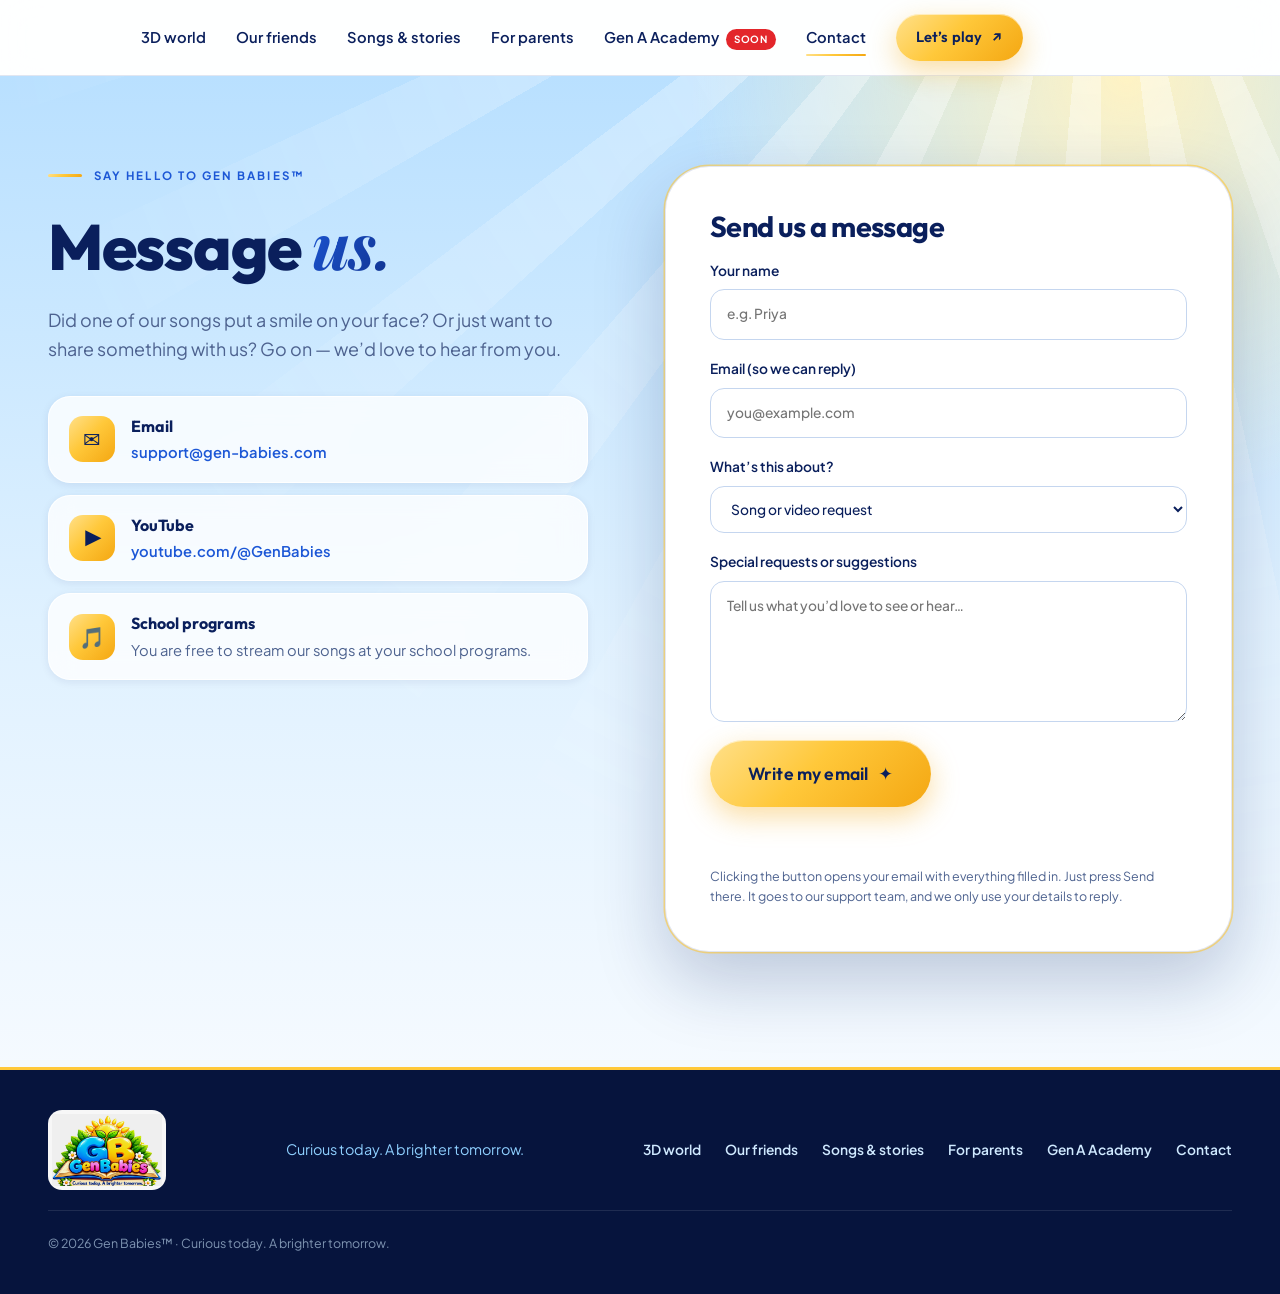
==== commit 8a17d28f: "Update contact.html" ====
--- a/contact.html
+++ b/contact.html
@@ -67,7 +67,7 @@
 
         <div class="form-card">
           <form id="contact-form" novalidate>
-            <h2>Send a message</h2>
+            <h2>Send us a message</h2>
 
             <label class="field-row">
               <span>Your name</span>
@@ -99,9 +99,9 @@
             <!-- Spam trap: real people never see or fill this -->
             <input type="text" name="_honey" tabindex="-1" autocomplete="off" class="hp" aria-hidden="true">
 
-            <button class="btn btn-gold btn-lg" type="submit" id="send-btn">Send message <span aria-hidden="true">✦</span></button>
+            <button class="btn btn-gold btn-lg" type="submit" id="send-btn">Write my email <span aria-hidden="true">✦</span></button>
             <p class="form-status" id="form-status" role="status" aria-live="polite"></p>
-            <small class="form-note">Your message goes straight to our support team by email. We only use your details to reply.</small>
+            <small class="form-note">Clicking the button opens your email with everything filled in. Just press Send there. It goes to our support team, and we only use your details to reply.</small>
           </form>
         </div>
 
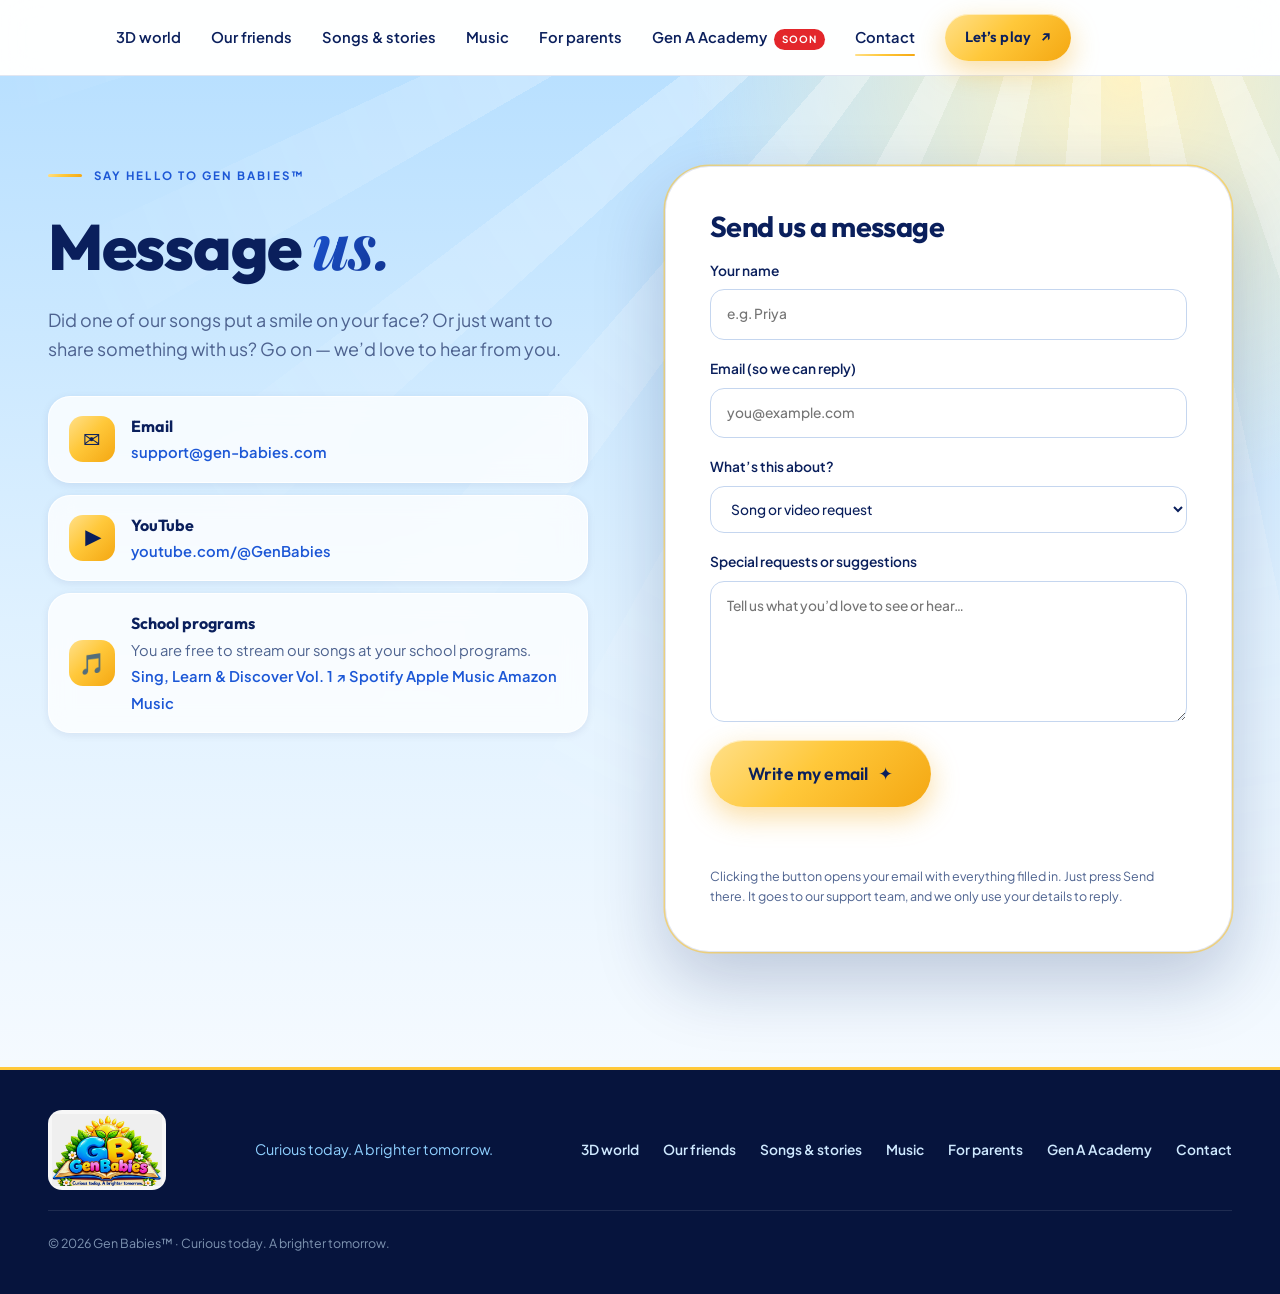
==== commit 54203dbf: "Update contact.html" ====
--- a/contact.html
+++ b/contact.html
@@ -27,6 +27,7 @@
         <a href="index.html#wonder">3D world</a>
         <a href="index.html#friends">Our friends</a>
         <a href="index.html#songs">Songs &amp; stories</a>
+        <a href="index.html#music">Music</a>
         <a href="index.html#parents">For parents</a>
         <a href="index.html#gen-a" class="nav-soon">Gen A Academy <span>Soon</span></a>
         <a href="contact.html" aria-current="page" class="is-current">Contact</a>
@@ -60,7 +61,16 @@
             </li>
             <li>
               <span class="cc-icon" aria-hidden="true">🎵</span>
-              <div><b>School programs</b><span>You are free to stream our songs at your school programs.</span></div>
+              <div>
+                <b>School programs</b>
+                <span>You are free to stream our songs at your school programs.</span>
+                <span class="cc-links">
+                  <a href="index.html#music">Sing, Learn &amp; Discover Vol. 1 ↗</a>
+                  <a href="https://bit.ly/genbabiesspotify" target="_blank" rel="noopener">Spotify</a>
+                  <a href="https://apple.co/47GxyeW" target="_blank" rel="noopener">Apple Music</a>
+                  <a href="https://amzn.to/47NxVUX" target="_blank" rel="noopener">Amazon Music</a>
+                </span>
+              </div>
             </li>
           </ul>
         </div>
@@ -119,6 +129,7 @@
         <a href="index.html#wonder">3D world</a>
         <a href="index.html#friends">Our friends</a>
         <a href="index.html#songs">Songs &amp; stories</a>
+        <a href="index.html#music">Music</a>
         <a href="index.html#parents">For parents</a>
         <a href="index.html#gen-a">Gen A Academy</a>
         <a href="contact.html">Contact</a>
--- a/assets/css/sections.css
+++ b/assets/css/sections.css
@@ -959,3 +959,5 @@
   .faq details p { padding: 0 20px 20px; }
   .footer-inner { flex-direction: column; align-items: flex-start; }
 }
+.songs-head-actions { display: flex; flex-wrap: wrap; gap: 12px; align-items: center; }
+
